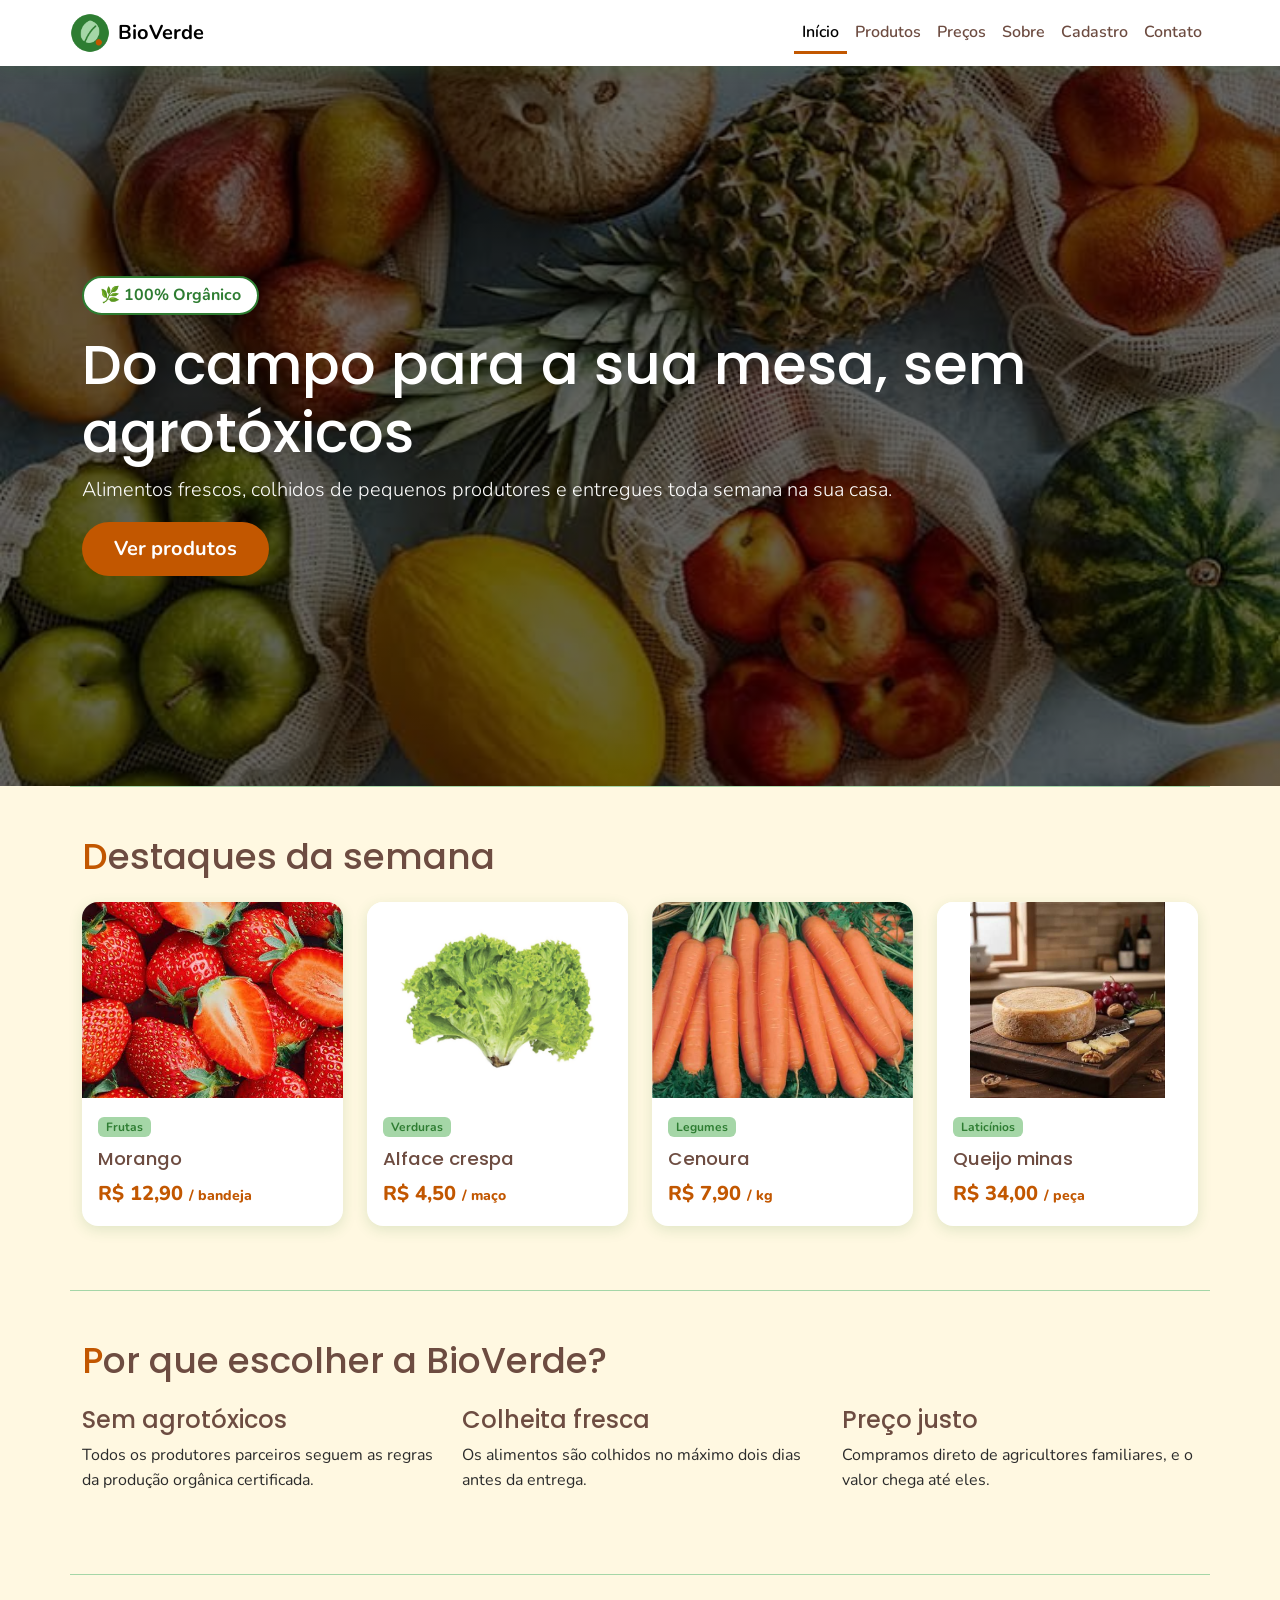
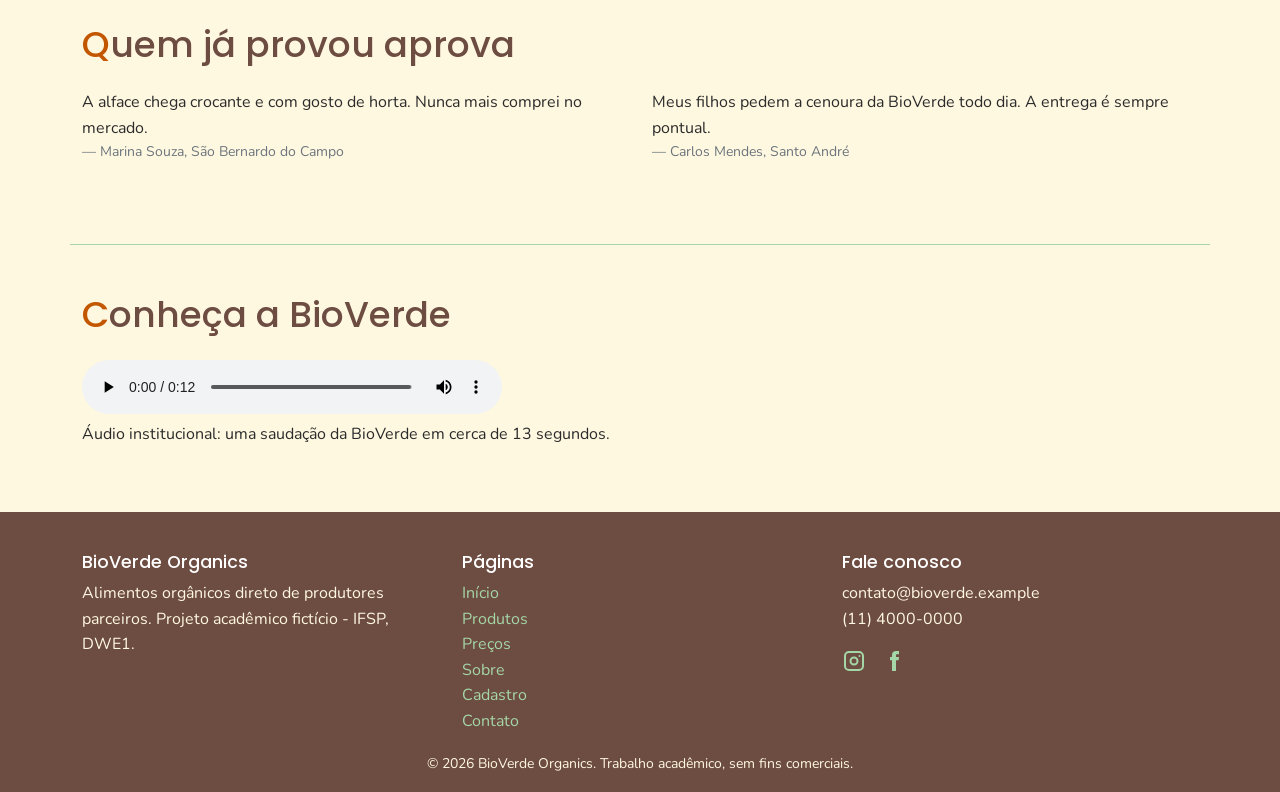
==== index.html @ 72cd5490 "Adiciona BioVerde com fotos e áudio" ====
<!DOCTYPE html>
<!-- BioVerde Organics - index.html
     Finalidade: Home Page (hero, destaques, benefícios, depoimentos, áudio institucional) -->
<html lang="pt-BR">
<head>
  <meta charset="UTF-8">
  <meta name="viewport" content="width=device-width, initial-scale=1">
  <meta name="description" content="BioVerde Organics: frutas, verduras, legumes e grãos orgânicos entregues na sua casa.">
  <title>BioVerde Organics | Início</title>
  <!-- Bootstrap 5 (CDN) -->
  <link href="https://cdn.jsdelivr.net/npm/bootstrap@5.3.3/dist/css/bootstrap.min.css" rel="stylesheet">
  <!-- Fontes: Poppins (títulos) e Nunito (texto) -->
  <link rel="preconnect" href="https://fonts.googleapis.com">
  <link rel="preconnect" href="https://fonts.gstatic.com" crossorigin>
  <link href="https://fonts.googleapis.com/css2?family=Nunito:wght@400;600;700&family=Poppins:wght@500;600;700&display=swap" rel="stylesheet">
  <!-- CSS do projeto -->
  <link rel="stylesheet" href="css/styles.css">
</head>
<body>

  <header class="site-header">
    <nav class="navbar navbar-expand-lg container" aria-label="Navegação principal">
      <a class="navbar-brand d-flex align-items-center gap-2" href="index.html">
        <img src="img/logo.png" alt="Logotipo da BioVerde Organics" width="40" height="40">
        <strong>BioVerde</strong>
      </a>
      <button class="navbar-toggler" type="button" data-bs-toggle="collapse" data-bs-target="#menu" aria-controls="menu" aria-expanded="false" aria-label="Abrir menu">
        <span class="navbar-toggler-icon"></span>
      </button>
      <ul id="menu" class="navbar-nav collapse navbar-collapse justify-content-end">
        <li class="nav-item"><a class="nav-link active" aria-current="page" href="index.html">Início</a></li>
        <li class="nav-item"><a class="nav-link" href="produtos.html">Produtos</a></li>
        <li class="nav-item"><a class="nav-link" href="tabela-precos.html">Preços</a></li>
        <li class="nav-item"><a class="nav-link" href="sobre.html">Sobre</a></li>
        <li class="nav-item"><a class="nav-link" href="cadastro.html">Cadastro</a></li>
        <li class="nav-item"><a class="nav-link" href="contato.html">Contato</a></li>
      </ul>
    </nav>
  </header>

  <main>
    <section class="hero">
      <article class="container anima">
        <p class="selo-organico">100% Orgânico</p>
        <h1>Do campo para a sua mesa, sem agrotóxicos</h1>
        <p class="lead">Alimentos frescos, colhidos de pequenos produtores e entregues toda semana na sua casa.</p>
        <a class="btn-cta btn btn-lg" href="produtos.html">Ver produtos</a>
      </article>
    </section>

    <section class="destaque container py-5">
      <h2 class="mb-4">Destaques da semana</h2>
      <ul class="row g-4 list-unstyled">
        <li class="col-sm-6 col-lg-3">
          <article class="card-produto">
            <img src="img/morango.jpg" alt="Morangos inteiros e um morango cortado ao meio" width="452" height="678" decoding="async" loading="lazy">
            <section class="p-3">
              <span class="badge badge-cat">Frutas</span>
              <h3 class="mt-2">Morango</h3>
              <p class="preco mb-0">R$ 12,90 <small>/ bandeja</small></p>
            </section>
          </article>
        </li>
        <li class="col-sm-6 col-lg-3">
          <article class="card-produto">
            <img class="foto-inteira" src="img/alface.jpg" alt="Folhas de alface crespa sobre fundo branco" width="900" height="900" decoding="async" loading="lazy">
            <section class="p-3">
              <span class="badge badge-cat">Verduras</span>
              <h3 class="mt-2">Alface crespa</h3>
              <p class="preco mb-0">R$ 4,50 <small>/ maço</small></p>
            </section>
          </article>
        </li>
        <li class="col-sm-6 col-lg-3">
          <article class="card-produto">
            <img src="img/cenoura.jpg" alt="Cenouras inteiras com folhas verdes" width="600" height="495" decoding="async" loading="lazy">
            <section class="p-3">
              <span class="badge badge-cat">Legumes</span>
              <h3 class="mt-2">Cenoura</h3>
              <p class="preco mb-0">R$ 7,90 <small>/ kg</small></p>
            </section>
          </article>
        </li>
        <li class="col-sm-6 col-lg-3">
          <article class="card-produto">
            <img class="foto-inteira" src="img/queijo.jpg" alt="Peça de queijo com casca sobre uma tábua, acompanhada de pedaços de queijo" width="447" height="447" decoding="async" loading="lazy">
            <section class="p-3">
              <span class="badge badge-cat">Laticínios</span>
              <h3 class="mt-2">Queijo minas</h3>
              <p class="preco mb-0">R$ 34,00 <small>/ peça</small></p>
            </section>
          </article>
        </li>
      </ul>
    </section>

    <section class="destaque container py-5">
      <h2 class="mb-4">Por que escolher a BioVerde?</h2>
      <ul class="row g-4 list-unstyled">
        <li class="col-md-4">
          <article>
            <h3>Sem agrotóxicos</h3>
            <p>Todos os produtores parceiros seguem as regras da produção orgânica certificada.</p>
          </article>
        </li>
        <li class="col-md-4">
          <article>
            <h3>Colheita fresca</h3>
            <p>Os alimentos são colhidos no máximo dois dias antes da entrega.</p>
          </article>
        </li>
        <li class="col-md-4">
          <article>
            <h3>Preço justo</h3>
            <p>Compramos direto de agricultores familiares, e o valor chega até eles.</p>
          </article>
        </li>
      </ul>
    </section>

    <section class="destaque container py-5">
      <h2 class="mb-4">Quem já provou aprova</h2>
      <ul class="row g-4 list-unstyled">
        <li class="col-md-6">
          <figure>
            <blockquote class="blockquote">
              <p>A alface chega crocante e com gosto de horta. Nunca mais comprei no mercado.</p>
            </blockquote>
            <figcaption class="blockquote-footer">Marina Souza, São Bernardo do Campo</figcaption>
          </figure>
        </li>
        <li class="col-md-6">
          <figure>
            <blockquote class="blockquote">
              <p>Meus filhos pedem a cenoura da BioVerde todo dia. A entrega é sempre pontual.</p>
            </blockquote>
            <figcaption class="blockquote-footer">Carlos Mendes, Santo André</figcaption>
          </figure>
        </li>
      </ul>
    </section>

    <section class="destaque container py-5">
      <h2 class="mb-4">Conheça a BioVerde</h2>
      <figure>
        <audio controls preload="metadata">
          <source src="media/institucional.mp3" type="audio/mpeg">
          <source src="media/institucional.ogg" type="audio/ogg">
          Seu navegador não suporta áudio. O texto do áudio institucional está na página Sobre.
        </audio>
        <figcaption>Áudio institucional: uma saudação da BioVerde em cerca de 13 segundos.</figcaption>
      </figure>
    </section>
  </main>

  <footer class="site-footer">
    <section class="container">
      <section class="row g-4">
        <article class="col-md-4">
          <h2>BioVerde Organics</h2>
          <p>Alimentos orgânicos direto de produtores parceiros. Projeto acadêmico fictício - IFSP, DWE1.</p>
        </article>
        <nav class="col-md-4" aria-label="Links do rodapé">
          <h2>Páginas</h2>
          <ul class="list-unstyled">
            <li><a href="index.html">Início</a></li>
            <li><a href="produtos.html">Produtos</a></li>
            <li><a href="tabela-precos.html">Preços</a></li>
            <li><a href="sobre.html">Sobre</a></li>
            <li><a href="cadastro.html">Cadastro</a></li>
            <li><a href="contato.html">Contato</a></li>
          </ul>
        </nav>
        <address class="col-md-4">
          <h2>Fale conosco</h2>
          <p>contato@bioverde.example<br>(11) 4000-0000</p>
          <ul class="list-unstyled d-flex gap-3">
            <li>
              <a href="#" aria-label="Instagram da BioVerde">
                <svg viewBox="0 0 24 24" aria-hidden="true"><path d="M7 2h10a5 5 0 0 1 5 5v10a5 5 0 0 1-5 5H7a5 5 0 0 1-5-5V7a5 5 0 0 1 5-5zm0 2a3 3 0 0 0-3 3v10a3 3 0 0 0 3 3h10a3 3 0 0 0 3-3V7a3 3 0 0 0-3-3H7zm5 3.5A4.5 4.5 0 1 1 7.5 12 4.5 4.5 0 0 1 12 7.5zm0 2A2.5 2.5 0 1 0 14.5 12 2.5 2.5 0 0 0 12 9.5zM17.5 6a1 1 0 1 1-1 1 1 1 0 0 1 1-1z"/></svg>
              </a>
            </li>
            <li>
              <a href="#" aria-label="Facebook da BioVerde">
                <svg viewBox="0 0 24 24" aria-hidden="true"><path d="M14 8V6.5c0-.8.2-1.2 1.3-1.2H17V2h-2.7C11.4 2 10 3.6 10 6v2H8v3.3h2V22h4v-10.7h2.6L17 8h-3z"/></svg>
              </a>
            </li>
          </ul>
        </address>
      </section>
      <p class="text-center mb-0"><small>&copy; 2026 BioVerde Organics. Trabalho acadêmico, sem fins comerciais.</small></p>
    </section>
  </footer>

  <button id="btn-topo" type="button" aria-label="Voltar ao topo">&uarr;</button>

  <script src="https://cdn.jsdelivr.net/npm/bootstrap@5.3.3/dist/js/bootstrap.bundle.min.js"></script>
  <script src="js/scripts.js" defer></script>
</body>
</html>
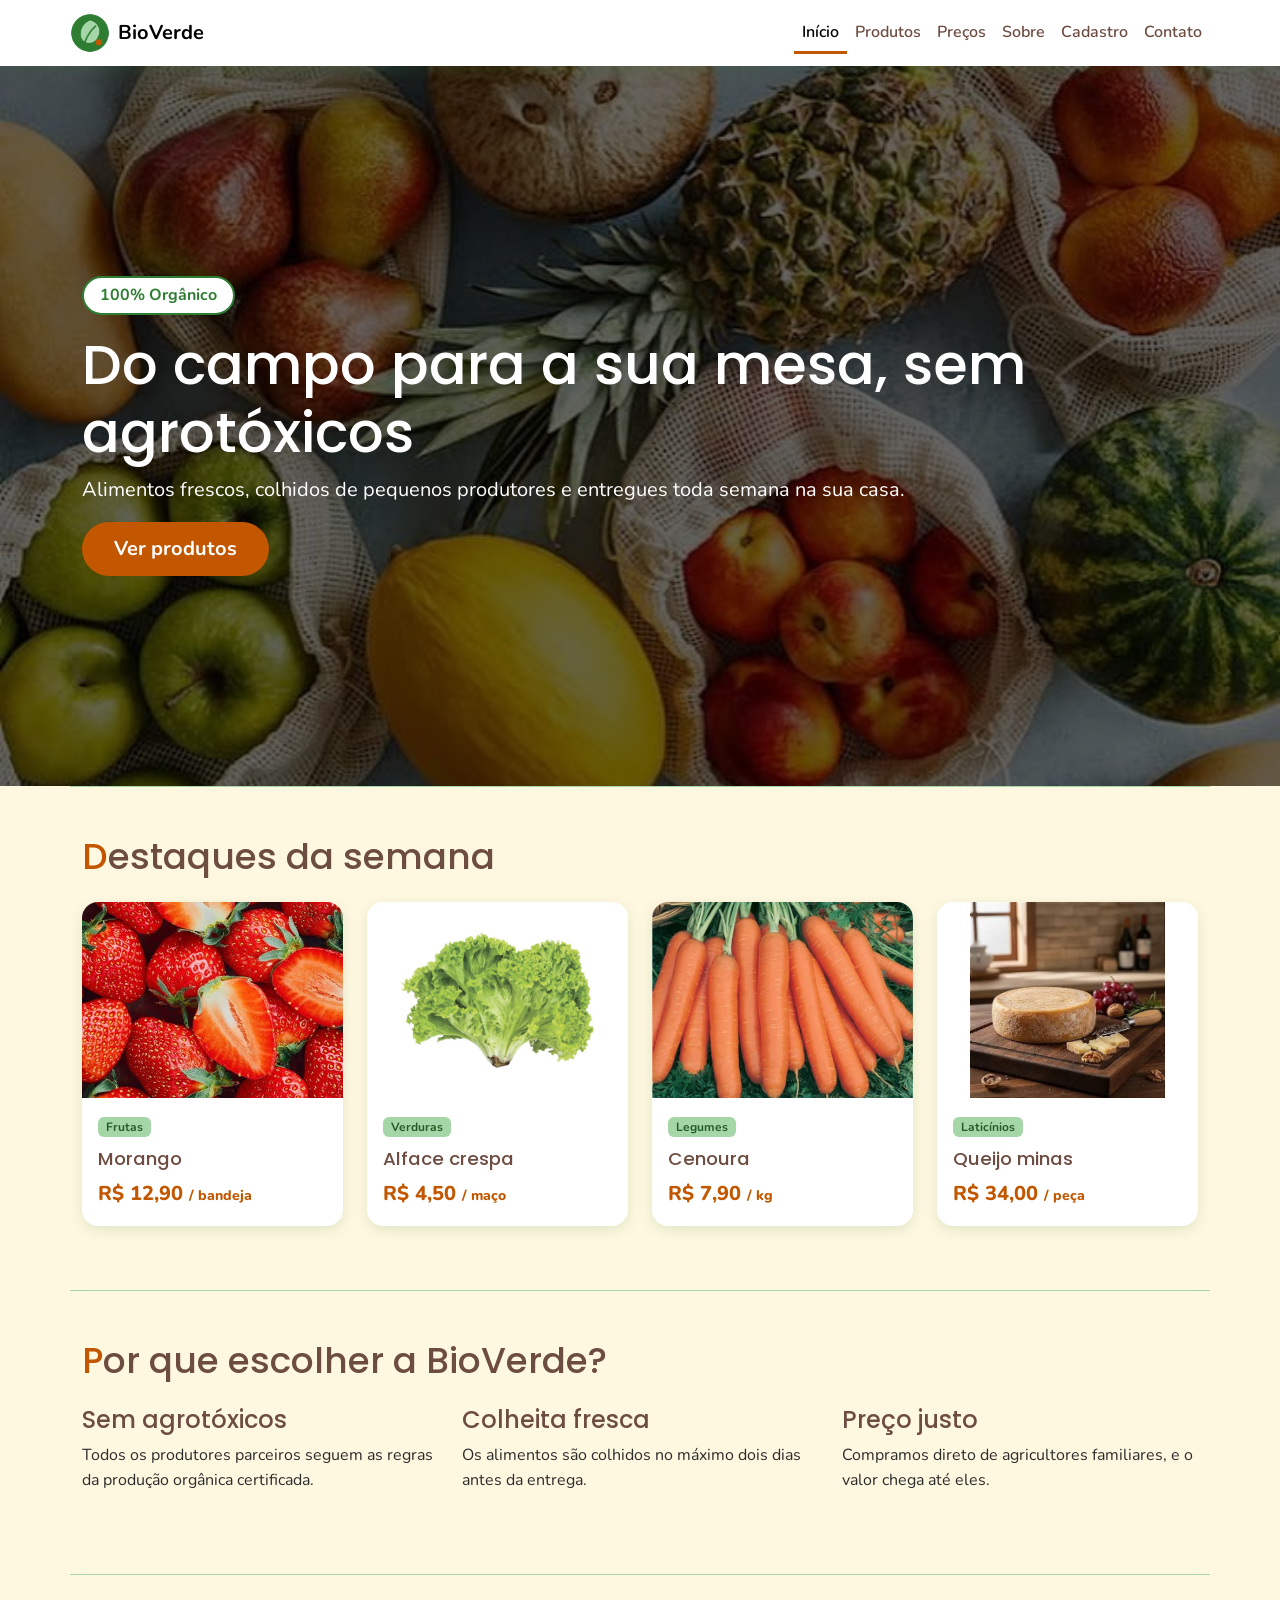
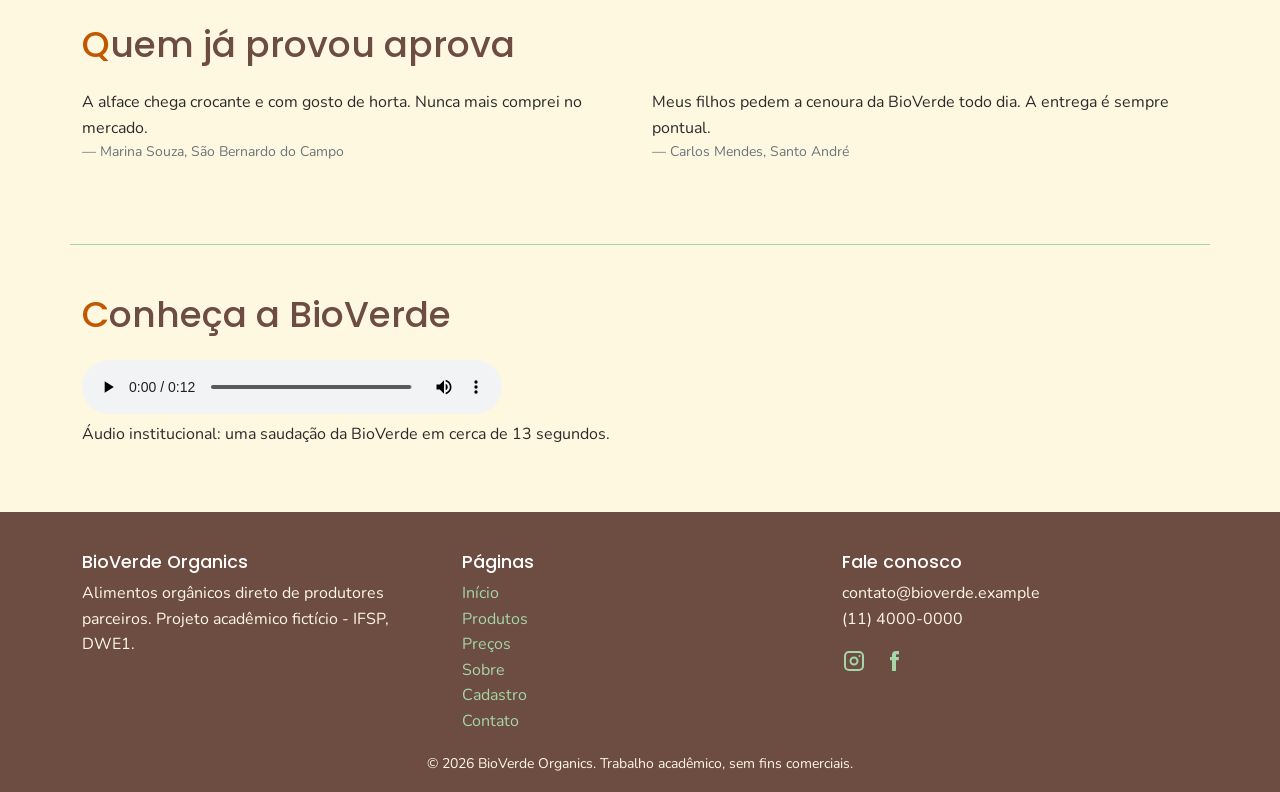
==== commit 93c69904: "Corrige script, tabela de preços e apresentação offline" ====
--- a/index.html
+++ b/index.html
@@ -1,18 +1,14 @@
 <!DOCTYPE html>
-<!-- BioVerde Organics - index.html
-     Finalidade: Home Page (hero, destaques, benefícios, depoimentos, áudio institucional) -->
+<!-- Index da BioVerde. -->
 <html lang="pt-BR">
 <head>
   <meta charset="UTF-8">
   <meta name="viewport" content="width=device-width, initial-scale=1">
   <meta name="description" content="BioVerde Organics: frutas, verduras, legumes e grãos orgânicos entregues na sua casa.">
   <title>BioVerde Organics | Início</title>
-  <!-- Bootstrap 5 (CDN) -->
-  <link href="https://cdn.jsdelivr.net/npm/bootstrap@5.3.3/dist/css/bootstrap.min.css" rel="stylesheet">
-  <!-- Fontes: Poppins (títulos) e Nunito (texto) -->
-  <link rel="preconnect" href="https://fonts.googleapis.com">
-  <link rel="preconnect" href="https://fonts.gstatic.com" crossorigin>
-  <link href="https://fonts.googleapis.com/css2?family=Nunito:wght@400;600;700&family=Poppins:wght@500;600;700&display=swap" rel="stylesheet">
+  <!-- Bootstrap local -->
+  <link href="vendor/bootstrap/bootstrap.min.css" rel="stylesheet">
+  <!-- Fontes locais definidas no CSS -->
   <!-- CSS do projeto -->
   <link rel="stylesheet" href="css/styles.css">
 </head>
@@ -194,7 +190,7 @@
 
   <button id="btn-topo" type="button" aria-label="Voltar ao topo">&uarr;</button>
 
-  <script src="https://cdn.jsdelivr.net/npm/bootstrap@5.3.3/dist/js/bootstrap.bundle.min.js"></script>
+  <script src="vendor/bootstrap/bootstrap.bundle.min.js"></script>
   <script src="js/scripts.js" defer></script>
 </body>
 </html>
--- a/css/styles.css
+++ b/css/styles.css
@@ -0,0 +1,316 @@
+/* Fontes locais: Nunito e Poppins, licença OFL em fonts/. */
+@font-face {
+  font-family: 'Nunito';
+  font-style: normal;
+  font-weight: 400;
+  font-display: swap;
+  src: url(../fonts/nunito-400.woff2) format('woff2');
+}
+@font-face {
+  font-family: 'Nunito';
+  font-style: normal;
+  font-weight: 600;
+  font-display: swap;
+  src: url(../fonts/nunito-600.woff2) format('woff2');
+}
+@font-face {
+  font-family: 'Nunito';
+  font-style: normal;
+  font-weight: 700;
+  font-display: swap;
+  src: url(../fonts/nunito-700.woff2) format('woff2');
+}
+@font-face {
+  font-family: 'Nunito';
+  font-style: normal;
+  font-weight: 800;
+  font-display: swap;
+  src: url(../fonts/nunito-800.woff2) format('woff2');
+}
+@font-face {
+  font-family: 'Poppins';
+  font-style: normal;
+  font-weight: 500;
+  font-display: swap;
+  src: url(../fonts/poppins-500.woff2) format('woff2');
+}
+@font-face {
+  font-family: 'Poppins';
+  font-style: normal;
+  font-weight: 600;
+  font-display: swap;
+  src: url(../fonts/poppins-600.woff2) format('woff2');
+}
+@font-face {
+  font-family: 'Poppins';
+  font-style: normal;
+  font-weight: 700;
+  font-display: swap;
+  src: url(../fonts/poppins-700.woff2) format('woff2');
+}
+/* Estilos do site e do documento de projeto. */
+
+/* Variáveis (paleta e medidas) */
+:root {
+  --verde-folha: #2E7D32;   /* cor principal */
+  --verde-claro: #A5D6A7;   /* fundos suaves, bordas */
+  --terra: #6D4C41;         /* textos de apoio, títulos */
+  --creme: #FFF8E1;         /* fundo geral */
+  --cenoura: #C25700;       /* destaque / botões CTA (escurecido p/ contraste ~4,5:1 com branco) */
+  --texto: #2b2b2b;
+  --raio: 1rem;
+  --sombra: 0 4px 14px rgba(46, 125, 50, .15);
+}
+
+/* Reset / base */
+* { box-sizing: border-box; }
+html { scroll-behavior: smooth; }
+body {
+  margin: 0;
+  background: var(--creme);
+  color: var(--texto);
+  font-family: "Nunito", "Open Sans", sans-serif;
+  line-height: 1.6;
+}
+img { max-width: 100%; height: auto; }
+::selection { background: var(--cenoura); color: #fff; }   /* pseudoelemento */
+::-webkit-scrollbar { width: .7rem; }
+::-webkit-scrollbar-thumb { background: var(--verde-folha); border-radius: 1rem; }
+
+/* Tipografia (tamanhos em rem) */
+h1, h2, h3, h4, h5, h6 {
+  font-family: "Poppins", sans-serif;
+  color: var(--terra);
+  line-height: 1.2;
+}
+h1 { font-size: 2.5rem; }
+h2 { font-size: 2rem; }
+h3 { font-size: 1.5rem; }
+h4 { font-size: 1.25rem; }
+h5 { font-size: 1.1rem; }
+h6 { font-size: 1rem; }
+p, li, td, label { font-size: 1rem; }
+small, caption { font-size: .875rem; }
+a { color: var(--verde-folha); }
+a:hover { color: var(--cenoura); }                  /* pseudoclasse */
+section.destaque h2::first-letter {                 /* composto + pseudoelemento */
+  color: var(--cenoura);
+}
+
+/* Navbar (sticky + sublinhado animado) */
+header.site-header {
+  position: sticky;
+  top: 0;
+  z-index: 1030;
+  background: #fff;
+  box-shadow: var(--sombra);
+}
+nav .nav-link {                                     /* composto */
+  position: relative;
+  font-weight: 600;
+  color: var(--terra);
+}
+nav .nav-link::after {                              /* pseudoelemento: sublinhado */
+  content: "";
+  position: absolute;
+  left: 0; bottom: 0;
+  width: 0; height: 3px;
+  background: var(--cenoura);
+  transition: width .3s ease;
+}
+nav .nav-link:hover::after,
+nav .nav-link.active::after { width: 100%; }        /* pseudoclasse */
+
+/* Hero */
+section.hero {
+  min-height: 70vh;
+  display: flex;
+  align-items: center;
+  color: #fff;
+  background:
+    linear-gradient(rgba(0,0,0,.60), rgba(0,0,0,.60)),
+    url("../img/hero.jpg") center / cover no-repeat;
+}
+section.hero h1 { color: #fff; font-size: clamp(2rem, 6vw, 3.5rem); }
+.btn-cta {
+  background: var(--cenoura);
+  color: #fff;
+  border: 0;
+  border-radius: 2rem;
+  padding: .75rem 2rem;
+  font-weight: 700;
+  transition: transform .2s, box-shadow .2s;
+}
+.btn-cta:hover { transform: translateY(-3px); box-shadow: var(--sombra); color: #fff; }
+.btn-cta:active { transform: translateY(0); }
+.selo-organico {
+  display: inline-block;
+  padding: .3rem 1rem;
+  background: #fff;
+  color: var(--verde-folha);
+  border: 2px solid var(--verde-folha);
+  border-radius: 2rem;
+  font-weight: 700;
+}
+
+
+/* Cards de produto */
+article.card-produto {
+  height: 100%;
+  background: #fff;
+  border: 0;
+  border-radius: var(--raio);
+  box-shadow: var(--sombra);
+  overflow: hidden;
+  transition: transform .3s, box-shadow .3s;
+}
+article.card-produto:hover {
+  transform: translateY(-8px);
+  box-shadow: 0 12px 24px rgba(46,125,50,.25);
+}
+.card-produto img {
+  aspect-ratio: 4 / 3;
+  object-fit: cover;
+  width: 100%;
+  transition: transform .4s;
+}
+.card-produto:hover img { transform: scale(1.06); }
+.card-produto .preco {                              /* composto */
+  color: var(--cenoura);
+  font-weight: 800;
+  font-size: 1.25rem;
+}
+.card-produto h3 { font-size: 1.15rem; }
+.card-produto .badge-cat {
+  background: var(--verde-claro);
+  color: #235c26;
+}
+.filtro-categorias .btn.ativo {
+  background: var(--verde-folha);
+  color: #fff;
+}
+section + section { border-top: 1px solid var(--verde-claro); }
+
+/* Tabela */
+.tabela-wrap { overflow-x: auto; }
+table.tabela-precos {
+  width: 100%;
+  border-collapse: collapse;
+  background: #fff;
+}
+table.tabela-precos thead th {
+  background: var(--verde-folha);
+  color: #fff;
+  padding: .75rem;
+  font-size: .95rem;
+}
+table.tabela-precos td { padding: .65rem .75rem; }
+table.tabela-precos tbody tr:nth-child(even) { background: #f1f8e9; }  /* zebra */
+table.tabela-precos tbody tr:hover { background: var(--verde-claro); }
+table.tabela-precos caption {
+  caption-side: top;
+  color: var(--terra);
+  font-weight: 700;
+  padding: .5rem 0;
+}
+
+/* Formulário */
+form.form-bio label { font-weight: 700; color: var(--terra); }
+form.form-bio .form-control:focus,
+form.form-bio .form-select:focus {
+  border-color: var(--verde-folha);
+  box-shadow: 0 0 0 .25rem rgba(46,125,50,.25);     /* brilho verde */
+}
+form.form-bio ::placeholder { color: #666; font-style: italic; }
+form.form-bio input[type="range"] { accent-color: var(--verde-folha); }
+form.form-bio .form-check-input:checked {
+  background-color: var(--verde-folha);
+  border-color: var(--verde-folha);
+}
+.invalid-feedback { font-size: .85rem; }
+#btn-topo {
+  position: fixed;
+  right: 1rem; bottom: 1rem;
+  display: none;
+  background: var(--cenoura);
+  color: #fff;
+  border: 0;
+  border-radius: 50%;
+  width: 3rem; height: 3rem;
+}
+#btn-topo.visivel { display: block; }
+
+/* Footer (3 colunas via bootstrap) */
+footer.site-footer {
+  background: var(--terra);
+  color: var(--creme);
+  padding: 2.5rem 0 1rem;
+}
+footer.site-footer a { color: var(--verde-claro); text-decoration: none; }
+footer.site-footer a:hover { color: #fff; text-decoration: underline; }
+footer.site-footer h2 { color: #fff; font-size: 1.1rem; }
+footer.site-footer svg { width: 1.5rem; height: 1.5rem; fill: currentColor; }
+
+/* Animações */
+@keyframes subir {
+  from { opacity: 0; transform: translateY(24px); }
+  to   { opacity: 1; transform: translateY(0); }
+}
+.anima { animation: subir .7s ease both; }
+@media (prefers-reduced-motion: reduce) {           /* acessibilidade */
+  * { animation: none !important; transition: none !important; scroll-behavior: auto !important; }
+}
+
+/* Media queries (mobile-first) */
+@media (min-width: 768px) {
+  h1 { font-size: 3rem; }
+  h2 { font-size: 2.25rem; }
+}
+@media (min-width: 992px) {
+  section.hero { min-height: 80vh; }
+  h1 { font-size: 3.5rem; }
+}
+
+/* Fotos reais: altura previsível, sem cortar pessoas ou embalagens. */
+.card-produto img { display:block; height:auto; object-position:center; }
+.card-produto img.foto-inteira { object-fit:contain; background:#fff; }
+.card-produto:hover img.foto-inteira { transform:none; }
+audio { width:min(100%,420px); }
+
+/* Feedback, foco e leitura em telas pequenas. */
+.invalid-feedback.visivel { display:block; }
+:focus-visible { outline:3px solid var(--terra); outline-offset:3px; }
+table.tabela-precos tbody th { padding:.65rem .75rem; }
+#dados-confirmacao dd { overflow-wrap:anywhere; }
+
+/* Documento de projeto: tela e impressão A4. */
+@page { size:A4; margin:16mm; }
+.documento { background:#fff; font-size:11pt; line-height:1.45; }
+.documento main { max-width:190mm; margin:auto; padding:8mm; }
+.documento p, .documento li { font-size:10.5pt; }
+.documento h2 { font-size:18pt; border-bottom:3px solid var(--verde-folha); padding-bottom:5pt; margin:0 0 12pt; }
+.documento h3 { font-size:12pt; color:var(--verde-folha); margin:14pt 0 5pt; }
+.documento section.pagina { break-before:page; border:0; padding-top:0; }
+.documento section.capa { min-height:240mm; display:flex; flex-direction:column; align-items:center; justify-content:center; text-align:center; background:var(--creme); border:3px solid var(--verde-claro); border-radius:12pt; padding:15mm 10mm; }
+.documento .capa h1 { font-size:30pt; color:var(--verde-folha); }
+.documento .capa ol { list-style:none; padding:0; }
+.documento .sub { font-size:14pt; }
+.documento .data-projeto { margin-top:22pt; }
+.documento table { width:100%; border-collapse:collapse; margin:8pt 0; break-inside:avoid; }
+.documento caption { font-size:9pt; font-weight:700; text-align:left; padding:5pt 0; }
+.documento th { background:var(--verde-folha); color:white; text-align:left; padding:5pt; font-size:9pt; }
+.documento td { padding:5pt; font-size:9pt; border-bottom:1px solid var(--verde-claro); vertical-align:top; }
+.documento tbody tr:nth-child(even) { background:#f1f8e9; }
+.documento figure { margin:12pt 0; text-align:center; break-inside:avoid; }
+.documento figure svg { max-width:100%; }
+.documento figcaption { font-size:9pt; color:var(--terra); }
+.documento .amostra { display:inline-block; width:22pt; height:14pt; border:1px solid #2b2b2b; vertical-align:middle; margin-right:5pt; }
+.documento .cor-2e7d32 { background:#2e7d32; }
+.documento .cor-a5d6a7 { background:#a5d6a7; }
+.documento .cor-6d4c41 { background:#6d4c41; }
+.documento .cor-fff8e1 { background:#fff8e1; }
+.documento .cor-c25700 { background:#c25700; }
+.documento .cor-2b2b2b { background:#2b2b2b; }
+@media print { .documento main { padding:0; } .documento * { print-color-adjust:exact; -webkit-print-color-adjust:exact; } }
+
+.documento .tipografia td, .documento .tipografia th { padding:4pt; font-size:8.5pt; }
